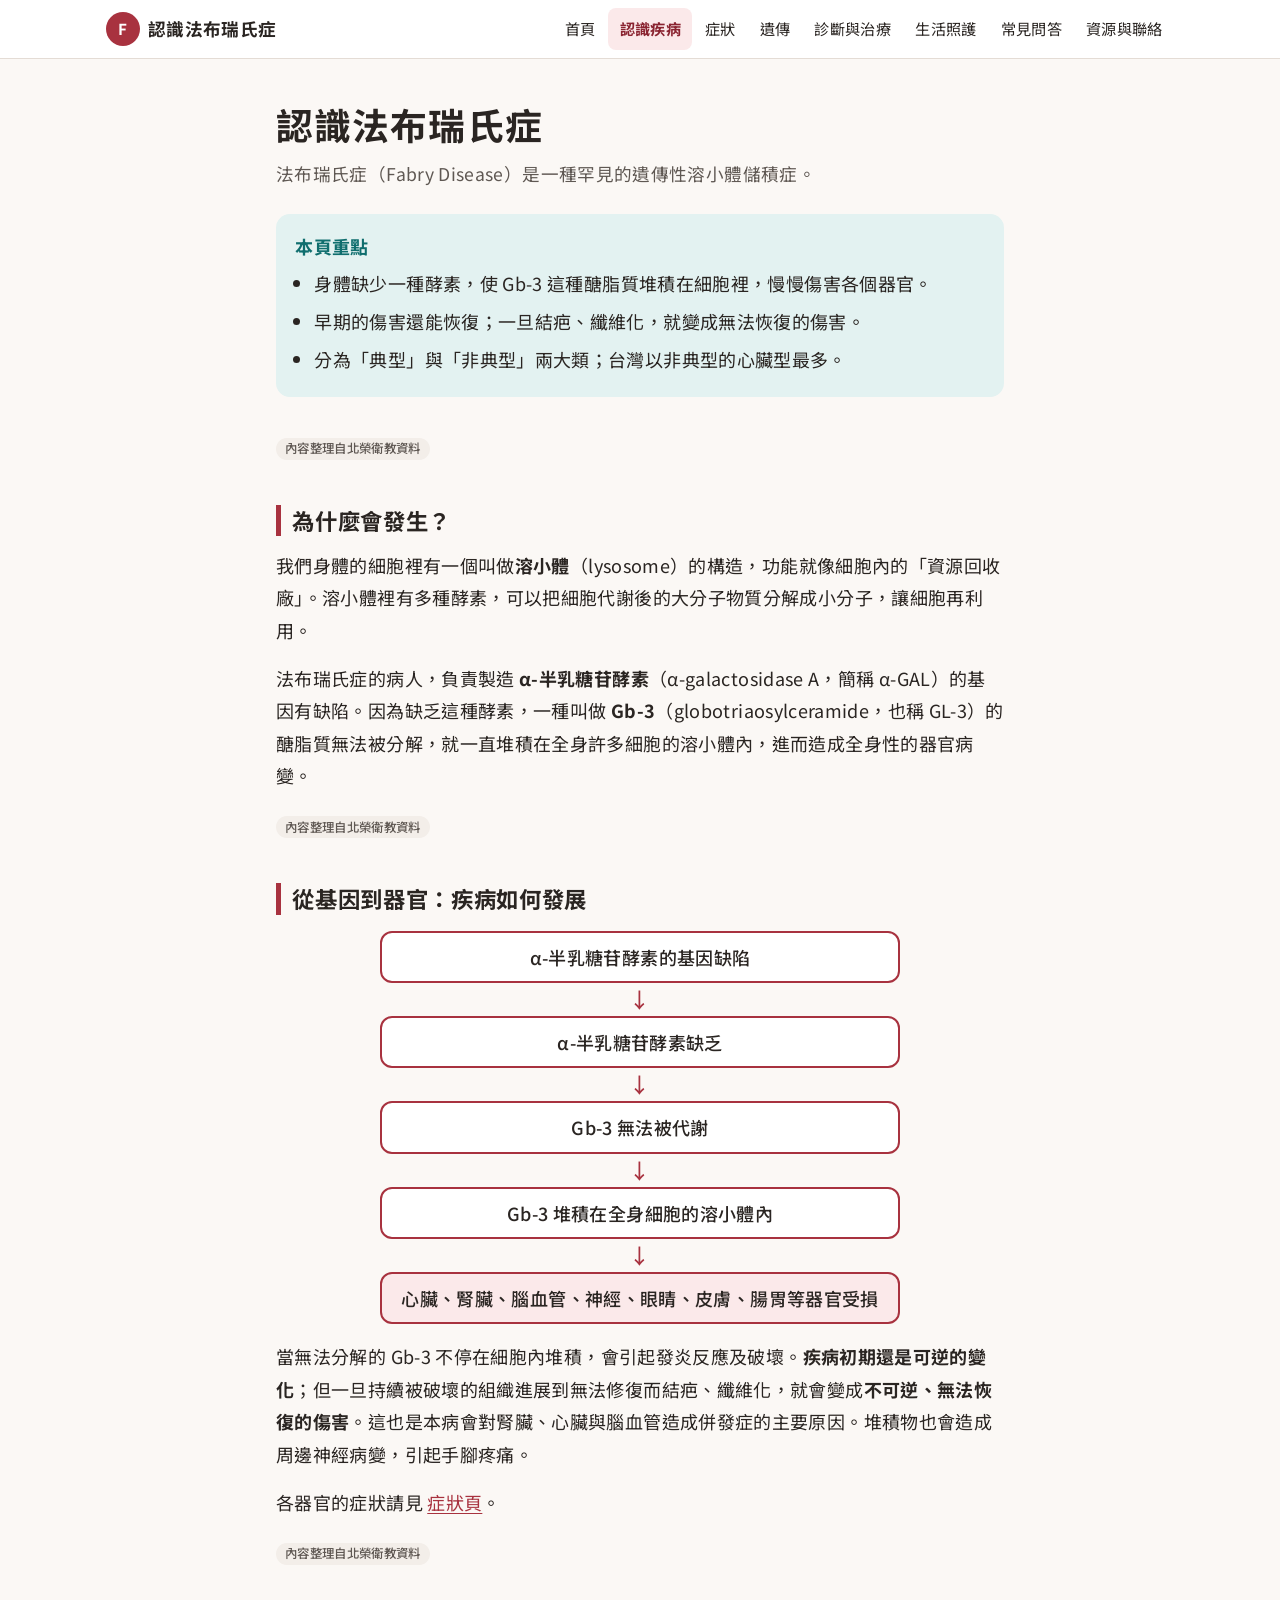
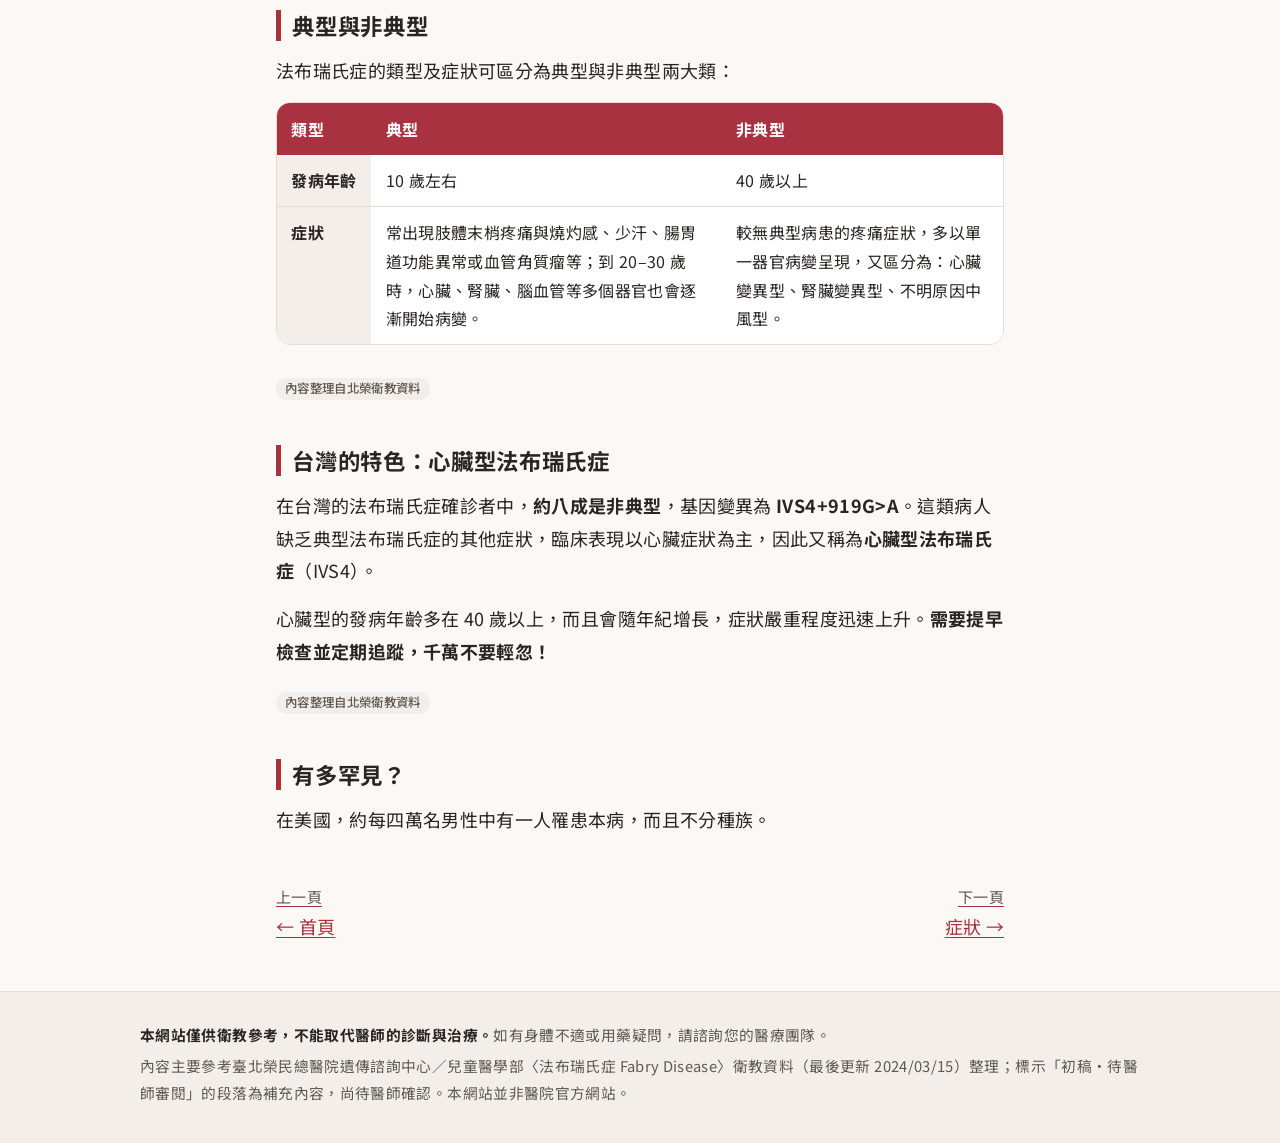
==== about.html @ 74040f09 "Add Fabry disease patient education website Static HTML/CSS/JS site for patients and families, based" ====
<!doctype html>
<html lang="zh-Hant-TW">
<head>
<meta charset="utf-8">
<meta name="viewport" content="width=device-width, initial-scale=1">
<title>認識疾病｜認識法布瑞氏症</title>
<meta name="description" content="法布瑞氏症的成因：α-半乳糖苷酵素缺乏導致 Gb-3 堆積在溶小體，以及典型與非典型（心臟型）的差異。">
<link rel="preconnect" href="https://fonts.googleapis.com">
<link rel="preconnect" href="https://fonts.gstatic.com" crossorigin>
<link rel="stylesheet" href="https://fonts.googleapis.com/css2?family=Noto+Sans+TC:wght@400;500;700&display=swap">
<link rel="stylesheet" href="assets/css/style.css">
<link rel="icon" href="assets/img/favicon.svg" type="image/svg+xml">
<script src="assets/js/main.js" defer></script>
</head>
<body>
<a class="skip-link" href="#main">跳至主要內容</a>
<header class="site-header">
  <div class="header-inner">
    <a class="brand" href="index.html"><span class="brand-mark" aria-hidden="true">F</span>認識法布瑞氏症</a>
    <button class="nav-toggle" type="button" aria-expanded="false" aria-controls="site-nav">☰ 選單</button>
    <nav id="site-nav" class="site-nav" aria-label="主選單">
      <ul>
        <li><a href="index.html">首頁</a></li>
        <li><a href="about.html" aria-current="page">認識疾病</a></li>
        <li><a href="symptoms.html">症狀</a></li>
        <li><a href="genetics.html">遺傳</a></li>
        <li><a href="diagnosis-treatment.html">診斷與治療</a></li>
        <li><a href="daily-life.html">生活照護</a></li>
        <li><a href="faq.html">常見問答</a></li>
        <li><a href="resources.html">資源與聯絡</a></li>
      </ul>
    </nav>
  </div>
</header>
<main id="main">
<div class="page-intro">
  <h1>認識法布瑞氏症</h1>
  <p class="lead">法布瑞氏症（Fabry Disease）是一種罕見的遺傳性溶小體儲積症。</p>
</div>

<div class="key-points">
  <strong class="label">本頁重點</strong>
  <ul>
    <li>身體缺少一種酵素，使 Gb-3 這種醣脂質堆積在細胞裡，慢慢傷害各個器官。</li>
    <li>早期的傷害還能恢復；一旦結疤、纖維化，就變成無法恢復的傷害。</li>
    <li>分為「典型」與「非典型」兩大類；台灣以非典型的心臟型最多。</li>
  </ul>
</div>

<section id="cause" data-source="vghtpe">
<p class="source-tag">內容整理自北榮衛教資料</p>
<h2>為什麼會發生？</h2>
<p>我們身體的細胞裡有一個叫做<strong>溶小體</strong>（lysosome）的構造，功能就像細胞內的「資源回收廠」。溶小體裡有多種酵素，可以把細胞代謝後的大分子物質分解成小分子，讓細胞再利用。</p>
<p>法布瑞氏症的病人，負責製造 <strong>α-半乳糖苷酵素</strong>（α-galactosidase A，簡稱 α-GAL）的基因有缺陷。因為缺乏這種酵素，一種叫做 <strong>Gb-3</strong>（globotriaosylceramide，也稱 GL-3）的醣脂質無法被分解，就一直堆積在全身許多細胞的溶小體內，進而造成全身性的器官病變。</p>
</section>

<section id="mechanism" data-source="vghtpe">
<p class="source-tag">內容整理自北榮衛教資料</p>
<h2>從基因到器官：疾病如何發展</h2>
<ol class="flow" aria-label="疾病發展流程">
  <li>α-半乳糖苷酵素的基因缺陷</li>
  <li class="flow-arrow" aria-hidden="true">↓</li>
  <li>α-半乳糖苷酵素缺乏</li>
  <li class="flow-arrow" aria-hidden="true">↓</li>
  <li>Gb-3 無法被代謝</li>
  <li class="flow-arrow" aria-hidden="true">↓</li>
  <li>Gb-3 堆積在全身細胞的溶小體內</li>
  <li class="flow-arrow" aria-hidden="true">↓</li>
  <li>心臟、腎臟、腦血管、神經、眼睛、皮膚、腸胃等器官受損</li>
</ol>
<p>當無法分解的 Gb-3 不停在細胞內堆積，會引起發炎反應及破壞。<strong>疾病初期還是可逆的變化</strong>；但一旦持續被破壞的組織進展到無法修復而結疤、纖維化，就會變成<strong>不可逆、無法恢復的傷害</strong>。這也是本病會對腎臟、心臟與腦血管造成併發症的主要原因。堆積物也會造成周邊神經病變，引起手腳疼痛。</p>
<p>各器官的症狀請見 <a href="symptoms.html">症狀頁</a>。</p>
</section>

<section id="types" data-source="vghtpe">
<p class="source-tag">內容整理自北榮衛教資料</p>
<h2>典型與非典型</h2>
<p>法布瑞氏症的類型及症狀可區分為典型與非典型兩大類：</p>
<div class="table-wrap">
<table>
  <thead><tr><th scope="col">類型</th><th scope="col">典型</th><th scope="col">非典型</th></tr></thead>
  <tbody>
    <tr><th scope="row">發病年齡</th><td>10 歲左右</td><td>40 歲以上</td></tr>
    <tr><th scope="row">症狀</th>
      <td>常出現肢體末梢疼痛與燒灼感、少汗、腸胃道功能異常或血管角質瘤等；到 20–30 歲時，心臟、腎臟、腦血管等多個器官也會逐漸開始病變。</td>
      <td>較無典型病患的疼痛症狀，多以單一器官病變呈現，又區分為：心臟變異型、腎臟變異型、不明原因中風型。</td></tr>
  </tbody>
</table>
</div>
</section>

<section id="taiwan" data-source="vghtpe">
<p class="source-tag">內容整理自北榮衛教資料</p>
<h2>台灣的特色：心臟型法布瑞氏症</h2>
<p>在台灣的法布瑞氏症確診者中，<strong>約八成是非典型</strong>，基因變異為 <strong>IVS4+919G&gt;A</strong>。這類病人缺乏典型法布瑞氏症的其他症狀，臨床表現以心臟症狀為主，因此又稱為<strong>心臟型法布瑞氏症</strong>（IVS4）。</p>
<p>心臟型的發病年齡多在 40 歲以上，而且會隨年紀增長，症狀嚴重程度迅速上升。<strong>需要提早檢查並定期追蹤，千萬不要輕忽！</strong></p>
</section>

<section id="prevalence" data-source="vghtpe">
<p class="source-tag">內容整理自北榮衛教資料</p>
<h2>有多罕見？</h2>
<p>在美國，約每四萬名男性中有一人罹患本病，而且不分種族。</p>
</section>
<nav class="page-nav" aria-label="上一頁／下一頁">
  <a class="prev" href="index.html"><small>上一頁</small>← 首頁</a>
  <a class="next" href="symptoms.html"><small>下一頁</small>症狀 →</a>
</nav>
</main>
<footer class="site-footer">
  <div class="footer-inner">
    <p><strong>本網站僅供衛教參考，不能取代醫師的診斷與治療。</strong>如有身體不適或用藥疑問，請諮詢您的醫療團隊。</p>
    <p>內容主要參考臺北榮民總醫院遺傳諮詢中心／兒童醫學部〈法布瑞氏症 Fabry Disease〉衛教資料（最後更新 2024/03/15）整理；標示「初稿・待醫師審閱」的段落為補充內容，尚待醫師確認。本網站並非醫院官方網站。</p>
  </div>
</footer>
</body>
</html>
---- assets/css/style.css ----
/* =========================================================
   法布瑞氏症衛教網站 — 共用樣式
   ========================================================= */

:root {
  --bg: #fbf8f5;
  --surface: #ffffff;
  --surface-2: #f3eee9;
  --text: #2a2522;
  --text-muted: #5f5853;
  --border: #e4dcd5;
  --primary: #a8323f;        /* 北榮衛教手冊的紅色系 */
  --primary-strong: #8a2431;
  --primary-soft: #fbe9ea;
  --accent: #0f6e6e;
  --accent-soft: #e3f2f1;
  --warn-bg: #fff6e0;
  --warn-border: #e0b44a;
  --draft-bg: #eef2ff;
  --draft-text: #3b3f8f;
  --shadow: 0 1px 2px rgb(0 0 0 / .05), 0 4px 16px rgb(0 0 0 / .05);
  --radius: 14px;
  --max: 760px;
  --font: "Noto Sans TC", "PingFang TC", "Microsoft JhengHei", system-ui, sans-serif;
  color-scheme: light;
}

@media (prefers-color-scheme: dark) {
  :root:not([data-theme="light"]) {
    --bg: #1b1817;
    --surface: #242120;
    --surface-2: #2d2928;
    --text: #efe9e5;
    --text-muted: #b8afa9;
    --border: #3d3734;
    --primary: #f08a95;
    --primary-strong: #f6a8b0;
    --primary-soft: #3a2427;
    --accent: #6fcfc6;
    --accent-soft: #1d3332;
    --warn-bg: #352c16;
    --warn-border: #a2832e;
    --draft-bg: #262a45;
    --draft-text: #b8bdf5;
    --shadow: 0 1px 2px rgb(0 0 0 / .3), 0 4px 16px rgb(0 0 0 / .25);
    color-scheme: dark;
  }
}

*, *::before, *::after { box-sizing: border-box; }

html { -webkit-text-size-adjust: 100%; scroll-padding-top: 80px; }

body {
  margin: 0;
  background: var(--bg);
  color: var(--text);
  font-family: var(--font);
  font-size: 18px;
  line-height: 1.8;
  letter-spacing: .02em;
}

img, svg { max-width: 100%; height: auto; }

a { color: var(--primary); text-underline-offset: 3px; }
a:hover { color: var(--primary-strong); }

:focus-visible { outline: 3px solid var(--accent); outline-offset: 2px; border-radius: 4px; }

h1, h2, h3 { line-height: 1.4; letter-spacing: .03em; }
h1 { font-size: clamp(1.7rem, 5vw, 2.3rem); margin: 0 0 .5rem; }
h2 { font-size: 1.4rem; margin: 2.4rem 0 .8rem; padding-left: .7rem; border-left: 5px solid var(--primary); }
h3 { font-size: 1.15rem; margin: 1.6rem 0 .5rem; color: var(--primary-strong); }

p, ul, ol { margin: 0 0 1rem; }
li { margin-bottom: .35rem; }

.skip-link {
  position: absolute; left: -9999px; top: 0;
  background: var(--primary); color: #fff; padding: .6rem 1rem; z-index: 100;
}
.skip-link:focus { left: 1rem; top: 1rem; color: #fff; }

/* ---------- Header / nav ---------- */
.site-header {
  position: sticky; top: 0; z-index: 50;
  background: var(--surface);
  border-bottom: 1px solid var(--border);
}
.header-inner {
  max-width: 1100px; margin: 0 auto; padding: .5rem 16px;
  display: flex; align-items: center; justify-content: space-between; gap: 1rem;
}
.brand {
  display: flex; align-items: center; gap: .5rem;
  font-weight: 700; font-size: 1.1rem; color: var(--text); text-decoration: none;
}
.brand-mark {
  width: 34px; height: 34px; border-radius: 50%;
  background: var(--primary); color: #fff;
  display: grid; place-items: center; font-size: .95rem;
}
.nav-toggle {
  display: none;
  min-height: 44px; padding: 0 .9rem;
  border: 1px solid var(--border); border-radius: 10px;
  background: var(--surface); color: var(--text); font: inherit; font-size: 1rem;
}
.site-nav ul { list-style: none; margin: 0; padding: 0; display: flex; flex-wrap: wrap; gap: .1rem; }
.site-nav li { margin: 0; }
.site-nav a {
  display: block; padding: .45rem .7rem; border-radius: 8px;
  color: var(--text); text-decoration: none; font-size: .95rem;
}
.site-nav a:hover { background: var(--surface-2); }
.site-nav a[aria-current="page"] { background: var(--primary-soft); color: var(--primary-strong); font-weight: 700; }

@media (max-width: 960px) {
  .nav-toggle { display: inline-flex; align-items: center; gap: .4rem; }
  .site-nav { display: none; width: 100%; }
  .site-nav.is-open { display: block; }
  .header-inner { flex-wrap: wrap; }
  .site-nav ul { flex-direction: column; padding-bottom: .6rem; }
  .site-nav a { padding: .7rem .8rem; font-size: 1.05rem; }
}

/* ---------- Layout ---------- */
main { max-width: var(--max); margin: 0 auto; padding: 1.5rem 16px 3rem; }
main.wide { max-width: 1000px; }

.page-intro { margin: 1rem 0 1.5rem; }
.page-intro .lead { font-size: 1.1rem; color: var(--text-muted); }

.key-points {
  background: var(--accent-soft); border-radius: var(--radius);
  padding: 1rem 1.2rem; margin: 1rem 0 2rem;
}
.key-points strong.label { display: block; color: var(--accent); margin-bottom: .3rem; }
.key-points ul { margin: 0; padding-left: 1.2rem; }

.card {
  background: var(--surface); border: 1px solid var(--border);
  border-radius: var(--radius); padding: 1.2rem 1.3rem; box-shadow: var(--shadow);
}

.callout {
  border-radius: var(--radius); padding: 1rem 1.2rem; margin: 1.2rem 0;
  background: var(--warn-bg); border-left: 5px solid var(--warn-border);
}
.callout.info { background: var(--primary-soft); border-left-color: var(--primary); }

/* ---------- Source / review labels ---------- */
section[data-source] { position: relative; }
.source-tag {
  display: inline-block; font-size: .78rem; line-height: 1.4;
  padding: .15rem .55rem; border-radius: 999px; margin: 0 0 .4rem;
  background: var(--surface-2); color: var(--text-muted); font-weight: 500;
}
section.needs-review {
  background: var(--draft-bg); border-radius: var(--radius);
  padding: .2rem 1.1rem 1rem; margin: 1.5rem 0;
}
section.needs-review > .source-tag { background: var(--draft-text); color: var(--draft-bg); margin-top: .9rem; }
section.needs-review h2 { margin-top: .6rem; }

/* ---------- Home ---------- */
.hero {
  background: linear-gradient(135deg, var(--primary-soft), var(--accent-soft));
  border-radius: calc(var(--radius) * 1.4);
  padding: 2rem 1.4rem; margin: 1rem 0 2rem;
}
.hero p { font-size: 1.1rem; margin-bottom: 0; }

.card-grid {
  display: grid; gap: 1rem;
  grid-template-columns: repeat(auto-fill, minmax(220px, 1fr));
  list-style: none; padding: 0; margin: 1rem 0 2rem;
}
.card-grid li { margin: 0; }
.nav-card {
  display: flex; flex-direction: column; gap: .3rem; height: 100%;
  text-decoration: none; color: var(--text);
  transition: transform .15s ease, border-color .15s ease;
}
.nav-card:hover { transform: translateY(-2px); border-color: var(--primary); color: var(--text); }
.nav-card .icon { font-size: 1.8rem; line-height: 1; }
.nav-card strong { font-size: 1.1rem; color: var(--primary-strong); }
.nav-card span.desc { color: var(--text-muted); font-size: .95rem; }

/* ---------- Tables ---------- */
.table-wrap { overflow-x: auto; margin: 1rem 0 1.5rem; border-radius: var(--radius); border: 1px solid var(--border); }
table { border-collapse: collapse; width: 100%; background: var(--surface); font-size: 1rem; }
th, td { padding: .7rem .9rem; text-align: left; vertical-align: top; border-bottom: 1px solid var(--border); }
thead th { background: var(--primary); color: #fff; }
tbody th { background: var(--surface-2); white-space: nowrap; }
tr:last-child th, tr:last-child td { border-bottom: 0; }

/* ---------- Mechanism flow (redrawn from VGHTPE chart) ---------- */
.flow {
  display: flex; flex-direction: column; align-items: center; gap: .25rem;
  list-style: none; padding: 0; margin: 1rem auto; max-width: 520px;
}
.flow li {
  margin: 0; width: 100%; background: var(--surface); border: 2px solid var(--primary);
  border-radius: 12px; padding: .5rem .8rem; font-weight: 500; text-align: center;
}
.flow li:last-child { background: var(--primary-soft); }
.flow li.flow-arrow { width: auto; border: 0; background: none; padding: 0; color: var(--primary); font-size: 1.3rem; line-height: 1.2; }

.organ-list {
  display: grid; gap: .6rem; list-style: none; padding: 0; margin: 1rem 0 1.5rem;
  grid-template-columns: repeat(auto-fill, minmax(260px, 1fr));
}
.organ-list li {
  margin: 0; display: grid; grid-template-columns: 2.4rem 1fr; gap: .2rem .6rem; align-items: start;
  background: var(--surface); border: 1px solid var(--border); border-radius: 12px; padding: .7rem .9rem;
}
.organ-list .o-icon { font-size: 1.5rem; line-height: 1.6; grid-row: span 2; }
.organ-list strong { color: var(--primary-strong); }
.organ-list span.o-desc { color: var(--text-muted); font-size: .97rem; }

/* ---------- Checklist ---------- */
.checklist fieldset { border: 0; padding: 0; margin: 0 0 1rem; }
.checklist legend { font-weight: 700; margin-bottom: .5rem; font-size: 1.05rem; }
.check-item {
  display: flex; gap: .7rem; align-items: flex-start;
  padding: .6rem .8rem; border-radius: 10px; cursor: pointer; min-height: 44px;
}
.check-item:hover { background: var(--surface-2); }
.check-item input { width: 1.3rem; height: 1.3rem; margin-top: .3rem; flex: 0 0 auto; accent-color: var(--primary); }
.check-actions { display: flex; flex-wrap: wrap; gap: .6rem; margin-top: .5rem; }

.btn {
  display: inline-flex; align-items: center; justify-content: center; gap: .4rem;
  min-height: 44px; padding: .4rem 1.2rem; border-radius: 999px;
  border: 2px solid var(--primary); background: var(--primary); color: #fff;
  font: inherit; font-size: 1rem; font-weight: 500; cursor: pointer; text-decoration: none;
}
.btn:hover { background: var(--primary-strong); border-color: var(--primary-strong); color: #fff; }
.btn.secondary { background: transparent; color: var(--primary); }
.btn.secondary:hover { background: var(--primary-soft); color: var(--primary-strong); }
.btn[aria-pressed="true"] { background: var(--primary); color: #fff; }

@media (prefers-color-scheme: dark) {
  :root:not([data-theme="light"]) .btn:not(.secondary),
  :root:not([data-theme="light"]) .btn[aria-pressed="true"],
  :root:not([data-theme="light"]) thead th { color: #1b1817; }
}

.result {
  margin-top: 1.2rem; padding: 1rem 1.2rem; border-radius: var(--radius);
  border-left: 5px solid var(--accent); background: var(--accent-soft);
}
.result[hidden] { display: none; }
.result.level-2 { border-left-color: var(--warn-border); background: var(--warn-bg); }
.result.level-3 { border-left-color: var(--primary); background: var(--primary-soft); }
.result h3 { margin-top: 0; }
.result .disclaimer { font-size: .9rem; color: var(--text-muted); margin: .6rem 0 0; }

/* ---------- Genetics ---------- */
.choice-group { display: flex; flex-wrap: wrap; gap: .6rem; margin: .8rem 0 1.2rem; }
.punnett {
  display: grid; gap: .8rem; grid-template-columns: repeat(2, 1fr); margin: 1rem 0;
}
@media (min-width: 640px) { .punnett { grid-template-columns: repeat(4, 1fr); } }
.child {
  background: var(--surface); border: 2px solid var(--border); border-radius: var(--radius);
  padding: .8rem .6rem; text-align: center; font-size: .95rem;
}
.child .figure { font-size: 2.2rem; line-height: 1.2; }
.child .chromo { font-family: ui-monospace, Menlo, monospace; font-size: 1.1rem; font-weight: 700; letter-spacing: .1em; }
.child .chromo .mut { color: var(--primary); text-decoration: underline wavy; text-underline-offset: 4px; }
.child.affected { border-color: var(--primary); background: var(--primary-soft); }
.child.carrier { border-color: var(--warn-border); background: var(--warn-bg); }
.child .status { font-weight: 700; display: block; margin-top: .2rem; }
.parents { display: flex; flex-wrap: wrap; gap: .8rem; justify-content: center; margin: .6rem 0; }
.parents .child { flex: 0 1 180px; }
.legend { display: flex; flex-wrap: wrap; gap: 1rem; font-size: .92rem; color: var(--text-muted); }
.legend span::before { content: ""; display: inline-block; width: .9rem; height: .9rem; border-radius: 3px; margin-right: .35rem; vertical-align: -.1rem; border: 2px solid var(--border); }
.legend .l-affected::before { border-color: var(--primary); background: var(--primary-soft); }
.legend .l-carrier::before { border-color: var(--warn-border); background: var(--warn-bg); }
.summary-text { font-size: 1.05rem; font-weight: 500; }

/* ---------- FAQ ---------- */
.faq-tools { display: flex; justify-content: flex-end; margin-bottom: .6rem; }
details.faq {
  background: var(--surface); border: 1px solid var(--border); border-radius: 12px;
  margin-bottom: .7rem; overflow: hidden;
}
details.faq summary {
  cursor: pointer; padding: .9rem 2.6rem .9rem 1.1rem; font-weight: 700; position: relative; list-style: none; min-height: 44px;
}
details.faq summary::-webkit-details-marker { display: none; }
details.faq summary::after {
  content: "+"; position: absolute; right: 1rem; top: 50%; transform: translateY(-50%);
  font-size: 1.4rem; color: var(--primary); font-weight: 400;
}
details.faq[open] summary::after { content: "−"; }
details.faq[open] summary { border-bottom: 1px solid var(--border); background: var(--surface-2); }
details.faq .answer { padding: .9rem 1.1rem .3rem; }

/* ---------- Contact / resources ---------- */
.contact-list { list-style: none; padding: 0; display: grid; gap: .8rem; }
.contact-list li { margin: 0; }
.contact-list .card h3 { margin-top: 0; }
.tel { font-weight: 700; white-space: nowrap; }

/* ---------- Page nav (prev/next) ---------- */
.page-nav { display: flex; justify-content: space-between; gap: 1rem; margin-top: 3rem; flex-wrap: wrap; }
.page-nav a { flex: 1 1 200px; }
.page-nav .next { text-align: right; }
.page-nav small { display: block; color: var(--text-muted); }

/* ---------- Footer ---------- */
.site-footer {
  background: var(--surface-2); border-top: 1px solid var(--border);
  padding: 1.6rem 16px 2rem; font-size: .92rem; color: var(--text-muted);
}
.footer-inner { max-width: 1000px; margin: 0 auto; }
.site-footer p { margin: .3rem 0; }
.site-footer strong { color: var(--text); }

/* ---------- Print ---------- */
@media print {
  body { font-size: 12pt; background: #fff; color: #000; }
  .site-header, .skip-link, .nav-toggle, .page-nav, .check-actions, .faq-tools, .choice-group { display: none !important; }
  details.faq { break-inside: avoid; }
  details.faq > .answer { display: block; }
  section.needs-review { background: none; border: 1px dashed #999; }
  a { color: #000; }
  main { max-width: none; padding: 0; }
}

@media (prefers-reduced-motion: reduce) {
  * { transition: none !important; }
}
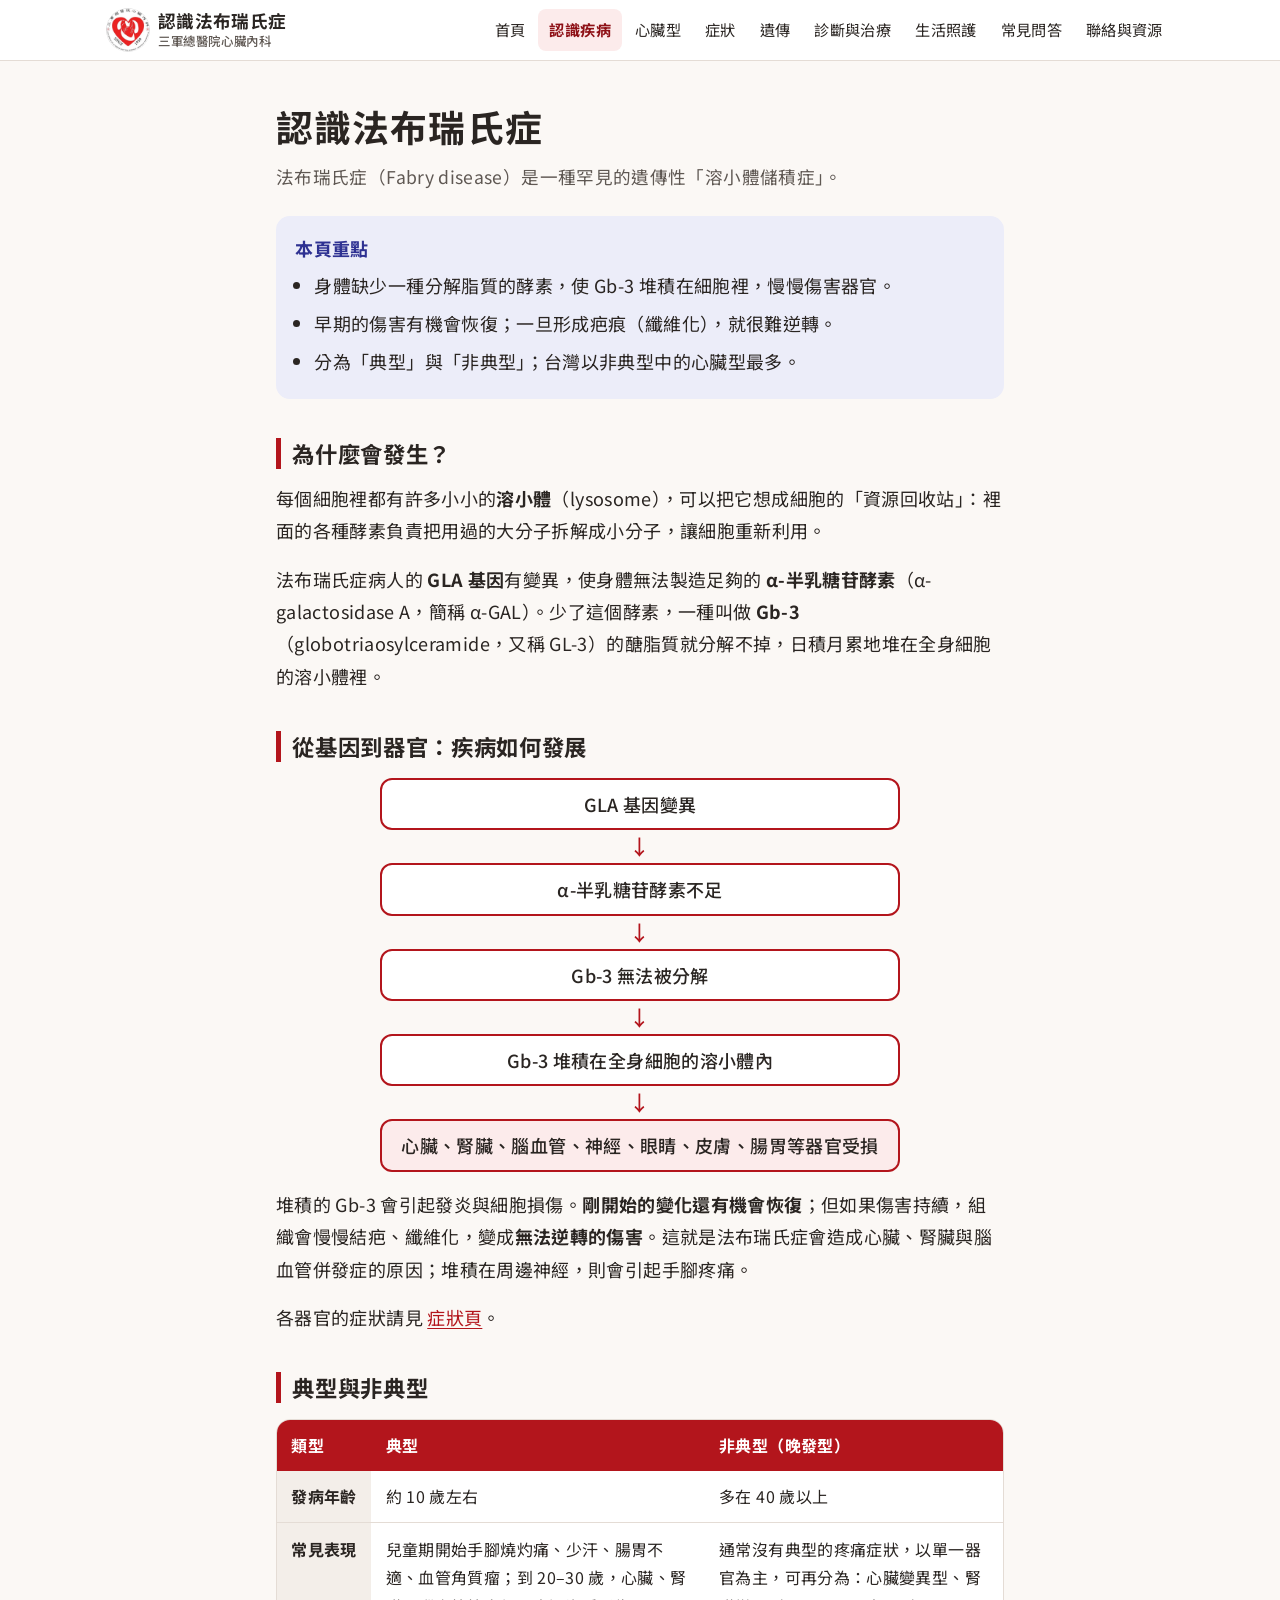
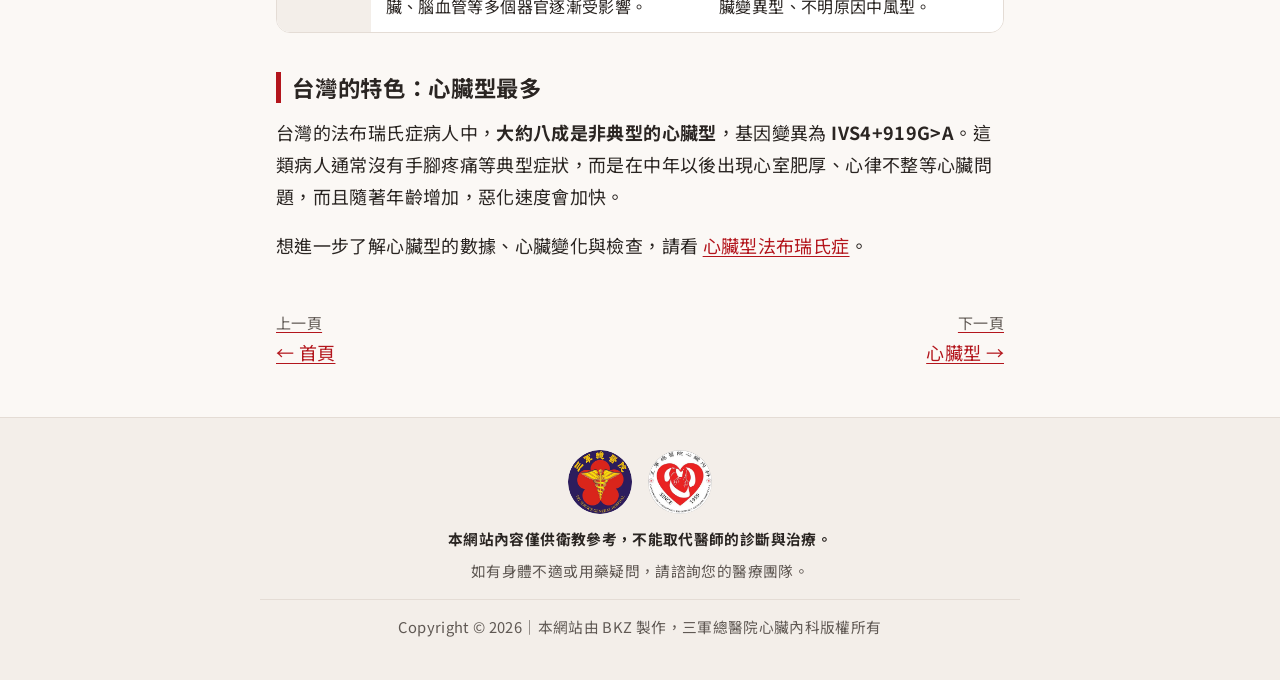
==== commit 75485374: "Rebrand site for TSGH Division of Cardiology and add cardiac Fabry page - Add cardiac.html: IVS4+919" ====
--- a/about.html
+++ b/about.html
@@ -3,31 +3,35 @@
 <head>
 <meta charset="utf-8">
 <meta name="viewport" content="width=device-width, initial-scale=1">
-<title>認識疾病｜認識法布瑞氏症</title>
-<meta name="description" content="法布瑞氏症的成因：α-半乳糖苷酵素缺乏導致 Gb-3 堆積在溶小體，以及典型與非典型（心臟型）的差異。">
+<title>認識疾病｜認識法布瑞氏症｜三軍總醫院心臟內科</title>
+<meta name="description" content="法布瑞氏症的成因：α-半乳糖苷酵素不足，使 Gb-3 堆積在細胞溶小體內，逐漸傷害心臟、腎臟與腦血管；以及典型與非典型的差異。">
 <link rel="preconnect" href="https://fonts.googleapis.com">
 <link rel="preconnect" href="https://fonts.gstatic.com" crossorigin>
 <link rel="stylesheet" href="https://fonts.googleapis.com/css2?family=Noto+Sans+TC:wght@400;500;700&display=swap">
 <link rel="stylesheet" href="assets/css/style.css">
-<link rel="icon" href="assets/img/favicon.svg" type="image/svg+xml">
+<link rel="icon" href="assets/img/favicon.png" type="image/png">
 <script src="assets/js/main.js" defer></script>
 </head>
 <body>
 <a class="skip-link" href="#main">跳至主要內容</a>
 <header class="site-header">
   <div class="header-inner">
-    <a class="brand" href="index.html"><span class="brand-mark" aria-hidden="true">F</span>認識法布瑞氏症</a>
+    <a class="brand" href="index.html">
+      <img src="assets/img/logo-cardiology.png" alt="三軍總醫院心臟內科標誌" width="44" height="44">
+      <span class="brand-text">認識法布瑞氏症<small>三軍總醫院心臟內科</small></span>
+    </a>
     <button class="nav-toggle" type="button" aria-expanded="false" aria-controls="site-nav">☰ 選單</button>
     <nav id="site-nav" class="site-nav" aria-label="主選單">
       <ul>
         <li><a href="index.html">首頁</a></li>
         <li><a href="about.html" aria-current="page">認識疾病</a></li>
+        <li><a href="cardiac.html">心臟型</a></li>
         <li><a href="symptoms.html">症狀</a></li>
         <li><a href="genetics.html">遺傳</a></li>
         <li><a href="diagnosis-treatment.html">診斷與治療</a></li>
         <li><a href="daily-life.html">生活照護</a></li>
         <li><a href="faq.html">常見問答</a></li>
-        <li><a href="resources.html">資源與聯絡</a></li>
+        <li><a href="resources.html">聯絡與資源</a></li>
       </ul>
     </nav>
   </div>
@@ -35,81 +39,75 @@
 <main id="main">
 <div class="page-intro">
   <h1>認識法布瑞氏症</h1>
-  <p class="lead">法布瑞氏症（Fabry Disease）是一種罕見的遺傳性溶小體儲積症。</p>
+  <p class="lead">法布瑞氏症（Fabry disease）是一種罕見的遺傳性「溶小體儲積症」。</p>
 </div>
 
 <div class="key-points">
   <strong class="label">本頁重點</strong>
   <ul>
-    <li>身體缺少一種酵素，使 Gb-3 這種醣脂質堆積在細胞裡，慢慢傷害各個器官。</li>
-    <li>早期的傷害還能恢復；一旦結疤、纖維化，就變成無法恢復的傷害。</li>
-    <li>分為「典型」與「非典型」兩大類；台灣以非典型的心臟型最多。</li>
+    <li>身體缺少一種分解脂質的酵素，使 Gb-3 堆積在細胞裡，慢慢傷害器官。</li>
+    <li>早期的傷害有機會恢復；一旦形成疤痕（纖維化），就很難逆轉。</li>
+    <li>分為「典型」與「非典型」；台灣以非典型中的心臟型最多。</li>
   </ul>
 </div>
 
-<section id="cause" data-source="vghtpe">
-<p class="source-tag">內容整理自北榮衛教資料</p>
+<section id="cause">
 <h2>為什麼會發生？</h2>
-<p>我們身體的細胞裡有一個叫做<strong>溶小體</strong>（lysosome）的構造，功能就像細胞內的「資源回收廠」。溶小體裡有多種酵素，可以把細胞代謝後的大分子物質分解成小分子，讓細胞再利用。</p>
-<p>法布瑞氏症的病人，負責製造 <strong>α-半乳糖苷酵素</strong>（α-galactosidase A，簡稱 α-GAL）的基因有缺陷。因為缺乏這種酵素，一種叫做 <strong>Gb-3</strong>（globotriaosylceramide，也稱 GL-3）的醣脂質無法被分解，就一直堆積在全身許多細胞的溶小體內，進而造成全身性的器官病變。</p>
+<p>每個細胞裡都有許多小小的<strong>溶小體</strong>（lysosome），可以把它想成細胞的「資源回收站」：裡面的各種酵素負責把用過的大分子拆解成小分子，讓細胞重新利用。</p>
+<p>法布瑞氏症病人的 <strong>GLA 基因</strong>有變異，使身體無法製造足夠的 <strong>α-半乳糖苷酵素</strong>（α-galactosidase A，簡稱 α-GAL）。少了這個酵素，一種叫做 <strong>Gb-3</strong>（globotriaosylceramide，又稱 GL-3）的醣脂質就分解不掉，日積月累地堆在全身細胞的溶小體裡。</p>
 </section>
 
-<section id="mechanism" data-source="vghtpe">
-<p class="source-tag">內容整理自北榮衛教資料</p>
+<section id="mechanism">
 <h2>從基因到器官：疾病如何發展</h2>
 <ol class="flow" aria-label="疾病發展流程">
-  <li>α-半乳糖苷酵素的基因缺陷</li>
+  <li>GLA 基因變異</li>
   <li class="flow-arrow" aria-hidden="true">↓</li>
-  <li>α-半乳糖苷酵素缺乏</li>
+  <li>α-半乳糖苷酵素不足</li>
   <li class="flow-arrow" aria-hidden="true">↓</li>
-  <li>Gb-3 無法被代謝</li>
+  <li>Gb-3 無法被分解</li>
   <li class="flow-arrow" aria-hidden="true">↓</li>
   <li>Gb-3 堆積在全身細胞的溶小體內</li>
   <li class="flow-arrow" aria-hidden="true">↓</li>
   <li>心臟、腎臟、腦血管、神經、眼睛、皮膚、腸胃等器官受損</li>
 </ol>
-<p>當無法分解的 Gb-3 不停在細胞內堆積，會引起發炎反應及破壞。<strong>疾病初期還是可逆的變化</strong>；但一旦持續被破壞的組織進展到無法修復而結疤、纖維化，就會變成<strong>不可逆、無法恢復的傷害</strong>。這也是本病會對腎臟、心臟與腦血管造成併發症的主要原因。堆積物也會造成周邊神經病變，引起手腳疼痛。</p>
+<p>堆積的 Gb-3 會引起發炎與細胞損傷。<strong>剛開始的變化還有機會恢復</strong>；但如果傷害持續，組織會慢慢結疤、纖維化，變成<strong>無法逆轉的傷害</strong>。這就是法布瑞氏症會造成心臟、腎臟與腦血管併發症的原因；堆積在周邊神經，則會引起手腳疼痛。</p>
 <p>各器官的症狀請見 <a href="symptoms.html">症狀頁</a>。</p>
 </section>
 
-<section id="types" data-source="vghtpe">
-<p class="source-tag">內容整理自北榮衛教資料</p>
+<section id="types">
 <h2>典型與非典型</h2>
-<p>法布瑞氏症的類型及症狀可區分為典型與非典型兩大類：</p>
 <div class="table-wrap">
 <table>
-  <thead><tr><th scope="col">類型</th><th scope="col">典型</th><th scope="col">非典型</th></tr></thead>
+  <thead><tr><th scope="col">類型</th><th scope="col">典型</th><th scope="col">非典型（晚發型）</th></tr></thead>
   <tbody>
-    <tr><th scope="row">發病年齡</th><td>10 歲左右</td><td>40 歲以上</td></tr>
-    <tr><th scope="row">症狀</th>
-      <td>常出現肢體末梢疼痛與燒灼感、少汗、腸胃道功能異常或血管角質瘤等；到 20–30 歲時，心臟、腎臟、腦血管等多個器官也會逐漸開始病變。</td>
-      <td>較無典型病患的疼痛症狀，多以單一器官病變呈現，又區分為：心臟變異型、腎臟變異型、不明原因中風型。</td></tr>
+    <tr><th scope="row">發病年齡</th><td>約 10 歲左右</td><td>多在 40 歲以上</td></tr>
+    <tr><th scope="row">常見表現</th>
+      <td>兒童期開始手腳燒灼痛、少汗、腸胃不適、血管角質瘤；到 20–30 歲，心臟、腎臟、腦血管等多個器官逐漸受影響。</td>
+      <td>通常沒有典型的疼痛症狀，以單一器官為主，可再分為：心臟變異型、腎臟變異型、不明原因中風型。</td></tr>
   </tbody>
 </table>
 </div>
 </section>
 
-<section id="taiwan" data-source="vghtpe">
-<p class="source-tag">內容整理自北榮衛教資料</p>
-<h2>台灣的特色：心臟型法布瑞氏症</h2>
-<p>在台灣的法布瑞氏症確診者中，<strong>約八成是非典型</strong>，基因變異為 <strong>IVS4+919G&gt;A</strong>。這類病人缺乏典型法布瑞氏症的其他症狀，臨床表現以心臟症狀為主，因此又稱為<strong>心臟型法布瑞氏症</strong>（IVS4）。</p>
-<p>心臟型的發病年齡多在 40 歲以上，而且會隨年紀增長，症狀嚴重程度迅速上升。<strong>需要提早檢查並定期追蹤，千萬不要輕忽！</strong></p>
-</section>
-
-<section id="prevalence" data-source="vghtpe">
-<p class="source-tag">內容整理自北榮衛教資料</p>
-<h2>有多罕見？</h2>
-<p>在美國，約每四萬名男性中有一人罹患本病，而且不分種族。</p>
+<section id="taiwan">
+<h2>台灣的特色：心臟型最多</h2>
+<p>台灣的法布瑞氏症病人中，<strong>大約八成是非典型的心臟型</strong>，基因變異為 <strong>IVS4+919G&gt;A</strong>。這類病人通常沒有手腳疼痛等典型症狀，而是在中年以後出現心室肥厚、心律不整等心臟問題，而且隨著年齡增加，惡化速度會加快。</p>
+<p>想進一步了解心臟型的數據、心臟變化與檢查，請看 <a href="cardiac.html">心臟型法布瑞氏症</a>。</p>
 </section>
 <nav class="page-nav" aria-label="上一頁／下一頁">
   <a class="prev" href="index.html"><small>上一頁</small>← 首頁</a>
-  <a class="next" href="symptoms.html"><small>下一頁</small>症狀 →</a>
+  <a class="next" href="cardiac.html"><small>下一頁</small>心臟型 →</a>
 </nav>
 </main>
 <footer class="site-footer">
   <div class="footer-inner">
-    <p><strong>本網站僅供衛教參考，不能取代醫師的診斷與治療。</strong>如有身體不適或用藥疑問，請諮詢您的醫療團隊。</p>
-    <p>內容主要參考臺北榮民總醫院遺傳諮詢中心／兒童醫學部〈法布瑞氏症 Fabry Disease〉衛教資料（最後更新 2024/03/15）整理；標示「初稿・待醫師審閱」的段落為補充內容，尚待醫師確認。本網站並非醫院官方網站。</p>
+    <div class="footer-logos">
+      <img src="assets/img/logo-tsgh.png" alt="三軍總醫院標誌" width="64" height="64" loading="lazy">
+      <img src="assets/img/logo-cardiology.png" alt="三軍總醫院心臟內科標誌" width="64" height="64" loading="lazy">
+    </div>
+    <p><strong>本網站內容僅供衛教參考，不能取代醫師的診斷與治療。</strong></p>
+    <p>如有身體不適或用藥疑問，請諮詢您的醫療團隊。</p>
+    <p class="copyright">Copyright © 2026｜本網站由 BKZ 製作，三軍總醫院心臟內科版權所有</p>
   </div>
 </footer>
 </body>
--- a/assets/css/style.css
+++ b/assets/css/style.css
@@ -9,15 +9,16 @@
   --text: #2a2522;
   --text-muted: #5f5853;
   --border: #e4dcd5;
-  --primary: #a8323f;        /* 北榮衛教手冊的紅色系 */
-  --primary-strong: #8a2431;
-  --primary-soft: #fbe9ea;
-  --accent: #0f6e6e;
-  --accent-soft: #e3f2f1;
+  --primary: #b3151c;        /* 心臟內科標誌紅 */
+  --primary-strong: #8e1016;
+  --primary-soft: #fcebeb;
+  --accent: #2e3192;         /* 三軍總醫院標誌藍 */
+  --accent-soft: #ecedf9;
+  --series-male: #4a4fc0;
+  --series-female: #c0262d;
+  --series-other: #b7aea8;
   --warn-bg: #fff6e0;
   --warn-border: #e0b44a;
-  --draft-bg: #eef2ff;
-  --draft-text: #3b3f8f;
   --shadow: 0 1px 2px rgb(0 0 0 / .05), 0 4px 16px rgb(0 0 0 / .05);
   --radius: 14px;
   --max: 760px;
@@ -33,15 +34,16 @@
     --text: #efe9e5;
     --text-muted: #b8afa9;
     --border: #3d3734;
-    --primary: #f08a95;
-    --primary-strong: #f6a8b0;
-    --primary-soft: #3a2427;
-    --accent: #6fcfc6;
-    --accent-soft: #1d3332;
+    --primary: #f2777c;
+    --primary-strong: #f7a0a3;
+    --primary-soft: #3a2224;
+    --accent: #a9acf5;
+    --accent-soft: #25264a;
+    --series-male: #7c81ea;
+    --series-female: #e5545a;
+    --series-other: #5c5450;
     --warn-bg: #352c16;
     --warn-border: #a2832e;
-    --draft-bg: #262a45;
-    --draft-text: #b8bdf5;
     --shadow: 0 1px 2px rgb(0 0 0 / .3), 0 4px 16px rgb(0 0 0 / .25);
     color-scheme: dark;
   }
@@ -96,11 +98,9 @@
   display: flex; align-items: center; gap: .5rem;
   font-weight: 700; font-size: 1.1rem; color: var(--text); text-decoration: none;
 }
-.brand-mark {
-  width: 34px; height: 34px; border-radius: 50%;
-  background: var(--primary); color: #fff;
-  display: grid; place-items: center; font-size: .95rem;
-}
+.brand img { width: 44px; height: 44px; border-radius: 50%; flex: 0 0 auto; }
+.brand-text { display: flex; flex-direction: column; line-height: 1.3; }
+.brand-text small { font-size: .78rem; font-weight: 500; color: var(--text-muted); letter-spacing: .05em; }
 .nav-toggle {
   display: none;
   min-height: 44px; padding: 0 .9rem;
@@ -116,7 +116,7 @@
 .site-nav a:hover { background: var(--surface-2); }
 .site-nav a[aria-current="page"] { background: var(--primary-soft); color: var(--primary-strong); font-weight: 700; }
 
-@media (max-width: 960px) {
+@media (max-width: 1180px) {
   .nav-toggle { display: inline-flex; align-items: center; gap: .4rem; }
   .site-nav { display: none; width: 100%; }
   .site-nav.is-open { display: block; }
@@ -149,20 +149,6 @@
   background: var(--warn-bg); border-left: 5px solid var(--warn-border);
 }
 .callout.info { background: var(--primary-soft); border-left-color: var(--primary); }
-
-/* ---------- Source / review labels ---------- */
-section[data-source] { position: relative; }
-.source-tag {
-  display: inline-block; font-size: .78rem; line-height: 1.4;
-  padding: .15rem .55rem; border-radius: 999px; margin: 0 0 .4rem;
-  background: var(--surface-2); color: var(--text-muted); font-weight: 500;
-}
-section.needs-review {
-  background: var(--draft-bg); border-radius: var(--radius);
-  padding: .2rem 1.1rem 1rem; margin: 1.5rem 0;
-}
-section.needs-review > .source-tag { background: var(--draft-text); color: var(--draft-bg); margin-top: .9rem; }
-section.needs-review h2 { margin-top: .6rem; }
 
 /* ---------- Home ---------- */
 .hero {
@@ -315,11 +301,67 @@
 /* ---------- Footer ---------- */
 .site-footer {
   background: var(--surface-2); border-top: 1px solid var(--border);
-  padding: 1.6rem 16px 2rem; font-size: .92rem; color: var(--text-muted);
-}
-.footer-inner { max-width: 1000px; margin: 0 auto; }
+  padding: 2rem 16px 2.2rem; font-size: .92rem; color: var(--text-muted); text-align: center;
+}
+.footer-inner { max-width: 760px; margin: 0 auto; }
+.footer-logos { display: flex; justify-content: center; gap: 1rem; margin-bottom: .8rem; }
+.footer-logos img { width: 64px; height: 64px; border-radius: 50%; }
 .site-footer p { margin: .3rem 0; }
+.site-footer .copyright { margin-top: .9rem; padding-top: .9rem; border-top: 1px solid var(--border); }
 .site-footer strong { color: var(--text); }
+
+/* ---------- Data: stat tiles & charts ---------- */
+.stat-grid { display: grid; gap: 1rem; grid-template-columns: repeat(auto-fit, minmax(200px, 1fr)); margin: 1rem 0 1.5rem; }
+.stat { background: var(--surface); border: 1px solid var(--border); border-radius: var(--radius); padding: 1rem 1.2rem; box-shadow: var(--shadow); }
+.stat .stat-label { display: block; color: var(--text-muted); font-size: .95rem; }
+.stat .stat-value { display: block; font-size: 2.1rem; font-weight: 700; line-height: 1.3; color: var(--text); font-variant-numeric: tabular-nums; }
+.stat .stat-value small { font-size: 1rem; font-weight: 500; color: var(--text-muted); }
+.stat .stat-note { display: block; font-size: .88rem; color: var(--text-muted); }
+
+figure.chart { margin: 1.2rem 0 1.8rem; background: var(--surface); border: 1px solid var(--border); border-radius: var(--radius); padding: 1.1rem 1.2rem 1rem; }
+figure.chart .chart-title { font-weight: 700; margin: 0 0 .2rem; }
+figure.chart .chart-sub { color: var(--text-muted); font-size: .92rem; margin: 0 0 1rem; }
+figure.chart figcaption { font-size: .82rem; color: var(--text-muted); margin-top: .8rem; line-height: 1.6; }
+
+.hbars { display: grid; gap: .9rem; }
+.hbar { display: grid; grid-template-columns: 3rem 1fr 4.6rem; align-items: center; gap: .6rem; position: relative; }
+.hbar .hbar-label { font-weight: 500; }
+.hbar .hbar-track { height: 28px; border-bottom: 1px solid var(--border); position: relative; }
+.hbar .hbar-fill { height: 100%; border-radius: 0 4px 4px 0; }
+.hbar .hbar-value { white-space: nowrap; font-weight: 700; font-variant-numeric: tabular-nums; }
+.hbar.male .hbar-fill { background: var(--series-male); }
+.hbar.female .hbar-fill { background: var(--series-female); }
+.axis { display: grid; grid-template-columns: 3rem 1fr 4.6rem; gap: .6rem; font-size: .78rem; color: var(--text-muted); }
+.axis .ticks { display: flex; justify-content: space-between; }
+
+.segbar { display: flex; height: 36px; gap: 2px; margin: .4rem 0 .6rem; }
+.segbar .seg { height: 100%; }
+.segbar .seg:first-child { border-radius: 4px 0 0 4px; }
+.segbar .seg:last-child { border-radius: 0 4px 4px 0; }
+.seg.ivs4 { background: var(--series-female); }
+.seg.other { background: var(--series-other); }
+.chart-legend { display: flex; flex-wrap: wrap; gap: .4rem 1.2rem; font-size: .92rem; color: var(--text); }
+.chart-legend span { display: inline-flex; align-items: center; gap: .4rem; }
+.chart-legend i { width: .8rem; height: .8rem; border-radius: 3px; display: inline-block; }
+
+[data-tip] { cursor: default; }
+.tooltip {
+  position: fixed; z-index: 200; pointer-events: none;
+  background: var(--text); color: var(--bg); font-size: .85rem; line-height: 1.5;
+  padding: .4rem .65rem; border-radius: 8px; max-width: 260px; box-shadow: var(--shadow);
+}
+.tooltip[hidden] { display: none; }
+
+/* ---------- Timeline ---------- */
+.timeline { list-style: none; padding: 0; margin: 1.2rem 0; position: relative; }
+.timeline::before { content: ""; position: absolute; left: 15px; top: 6px; bottom: 6px; width: 3px; background: linear-gradient(var(--accent-soft), var(--primary)); border-radius: 2px; }
+.timeline li { position: relative; padding: 0 0 1.2rem 3rem; margin: 0; }
+.timeline li::before { content: attr(data-step); position: absolute; left: 0; top: 0; width: 34px; height: 34px; border-radius: 50%; background: var(--surface); border: 3px solid var(--primary); display: grid; place-items: center; font-weight: 700; font-size: .9rem; color: var(--primary); }
+.timeline strong { display: block; }
+.timeline span { color: var(--text-muted); font-size: .97rem; }
+
+.sources { font-size: .88rem; color: var(--text-muted); }
+.sources li { margin-bottom: .5rem; }
 
 /* ---------- Print ---------- */
 @media print {
@@ -327,7 +369,6 @@
   .site-header, .skip-link, .nav-toggle, .page-nav, .check-actions, .faq-tools, .choice-group { display: none !important; }
   details.faq { break-inside: avoid; }
   details.faq > .answer { display: block; }
-  section.needs-review { background: none; border: 1px dashed #999; }
   a { color: #000; }
   main { max-width: none; padding: 0; }
 }
